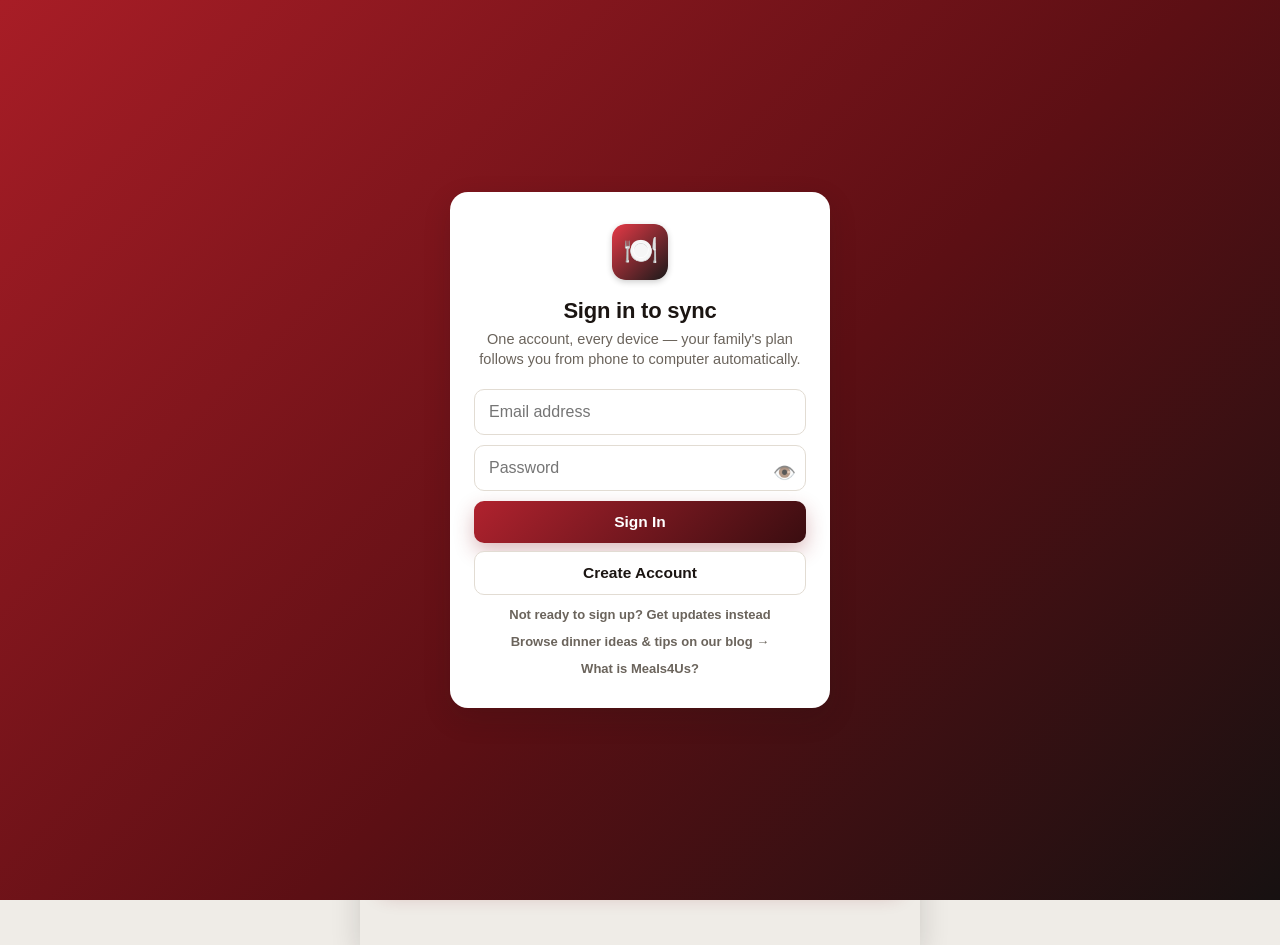
==== index.html @ 896999ac "Add Leftovers night to the week plan Any day can be a Leftovers night (a Free-day variant): pick whi" ====
<!DOCTYPE html>
<html lang="en">
<head>
<meta charset="UTF-8" />
<meta name="viewport" content="width=device-width, initial-scale=1, maximum-scale=1" />
<title>Meals4Us — Weekly Family Meal Planner</title>
<meta name="description" content="Tell us about your family's food and Meals4Us builds a weekly meal plan and grocery list for you." />
<meta name="theme-color" content="#3A0D10" />
<!-- Social preview tags — without these, Facebook/etc fell back to the app icon,
     which draws its plate emoji as inline SVG <text>. Browsers render that fine,
     but Facebook's own image-scraping pipeline doesn't have a color-emoji font,
     so it rendered the emoji's raw Unicode codepoint ("1F37D") as text instead of
     the emoji itself. A plain PNG made for this purpose sidesteps that entirely. -->
<meta property="og:type" content="website" />
<meta property="og:url" content="https://meals4us.com/" />
<meta property="og:title" content="Meals4Us — Weekly Family Meal Planner" />
<meta property="og:description" content="Tell us about your family's food and Meals4Us builds a weekly meal plan and grocery list for you." />
<meta property="og:image" content="https://meals4us.com/social-card.png" />
<meta property="og:image:width" content="1200" />
<meta property="og:image:height" content="630" />
<meta name="twitter:card" content="summary_large_image" />
<meta name="twitter:title" content="Meals4Us — Weekly Family Meal Planner" />
<meta name="twitter:description" content="Tell us about your family's food and Meals4Us builds a weekly meal plan and grocery list for you." />
<meta name="twitter:image" content="https://meals4us.com/social-card.png" />
<link rel="manifest" href="manifest.webmanifest" />
<link rel="icon" href="icon.svg" type="image/svg+xml" />
<link rel="apple-touch-icon" href="icon.svg" />
<link rel="stylesheet" href="styles.css" />
</head>
<body>

<div class="app-shell">

  <header class="app-header">
    <div class="brand">
      <img src="icon.svg" alt="" class="brand-mark" />
      <span class="brand-name">Meals<span>4</span>Us</span>
    </div>
    <div class="account-strip hidden" id="account-strip">
      <span id="account-email"></span>
      <span id="trial-badge" class="hidden"></span>
      <button type="button" id="btn-manage-billing" class="hidden">Manage billing</button>
      <a href="/blog/" class="strip-link" title="Dinner ideas and meal-planning tips">Blog</a>
      <button type="button" id="btn-welcome-tour" title="See everything Meals4Us can do">Tour</button>
      <button type="button" id="btn-sign-out">Sign out</button>
    </div>
    <ol class="progress" id="progress" aria-label="Steps">
      <li data-step="1" class="active">Family</li>
      <li data-step="2">Profile</li>
      <li data-step="3">This Week</li>
      <li data-step="4">Grocery</li>
    </ol>
  </header>

  <!-- Auth gate: shown until she's signed in, so her data can sync to her account
       instead of staying stuck in one browser's storage. -->
  <div class="auth-gate hidden" id="auth-gate">
    <div class="auth-card">
      <img src="icon.svg" alt="" class="auth-icon" />
      <h1>Sign in to sync</h1>
      <p class="subtitle">One account, every device — your family's plan follows you from phone to computer automatically.</p>

      <input type="email" id="auth-email" class="auth-input" placeholder="Email address" autocomplete="email" />
      <input type="password" id="auth-password" class="auth-input" placeholder="Password" autocomplete="current-password" />
      <div style="position:absolute;left:-9999px" aria-hidden="true"><input id="auth-website" type="text" tabindex="-1" autocomplete="off"></div>
      <p class="auth-error hidden" id="auth-error"></p>

      <button type="button" class="btn btn-primary btn-full" id="btn-sign-in">Sign In</button>
      <button type="button" class="btn btn-secondary btn-full" id="btn-sign-up" style="margin-top:8px">Create Account</button>

      <button type="button" class="auth-link" id="btn-show-lead-form">Not ready to sign up? Get updates instead</button>
      <a class="auth-link" href="/blog/" style="text-align:center; text-decoration:none;">Browse dinner ideas &amp; tips on our blog &rarr;</a>
      <a href="about.html" class="auth-link" style="text-decoration:none;">What is Meals4Us?</a>

      <div class="lead-form hidden" id="lead-form">
        <p class="field-label" style="margin-top:14px">We'll only email you about Meals4Us — no spam.</p>
        <input type="email" id="lead-email" class="auth-input" placeholder="Email address" autocomplete="email" />
        <label class="lead-consent">
          <input type="checkbox" id="lead-consent" />
          <span>It's OK to email me about Meals4Us</span>
        </label>
        <p class="auth-error hidden" id="lead-error"></p>
        <button type="button" class="btn btn-secondary btn-full" id="btn-submit-lead">Keep Me Posted</button>
      </div>
    </div>
  </div>

  <!-- Paywall gate: shown once the 7-day free trial (from account creation) ends,
       until an active subscription is confirmed. -->
  <div class="auth-gate hidden" id="paywall-gate">
    <div class="auth-card">
      <img src="icon.svg" alt="" class="auth-icon" />
      <h1>Your free trial has ended</h1>
      <p class="subtitle">Keep your family's meal plan, grocery list, and everything you've taught it going — $2.99/month, cancel anytime.</p>
      <p class="auth-error hidden" id="paywall-error"></p>

      <button type="button" class="btn btn-primary btn-full" id="btn-subscribe">Subscribe — $2.99/mo</button>
      <button type="button" class="auth-link" id="btn-paywall-sign-out">Sign out</button>
    </div>
  </div>

  <!-- Welcome splash: the branded front door, shown at every sign-in.
       Dense by design — the whole thing fits on one screen, no scrolling. -->
  <div class="welcome-splash hidden" id="welcome-splash">
    <button type="button" class="ws-close" id="ws-close" aria-label="Close">✕</button>
    <div class="ws-inner">
      <div class="ws-brandrow">
        <img src="icon.svg" alt="" class="ws-icon" />
        <div>
          <div class="ws-brand">Meals<span>4</span>Us</div>
          <div class="ws-tag">Dinner, planned. Groceries, done.</div>
        </div>
      </div>
      <p class="ws-tonight hidden" id="ws-tonight"></p>
      <div class="ws-grid">
        <div class="ws-card"><b>Fits your family</b><span>Plans dinners around your likes, dislikes, and allergies.</span></div>
        <div class="ws-card"><b>245 meal ideas + yours</b><span>Browse, search, Add to Day — or add your own recipes.</span></div>
        <div class="ws-card"><b>Make any meal yours</b><span>Rename it, swap ingredients, rewrite the steps — saved for good.</span></div>
        <div class="ws-card"><b>Sauces</b><span>Your own mixes plus 22 ready-mades, one tap onto any meal.</span></div>
        <div class="ws-card"><b>Store-sorted grocery list</b><span>Sorted by where you shop, quantities you can edit, saved with one tap.</span></div>
        <div class="ws-card"><b>Learns what you love</b><span>Love it / It's OK feedback shapes future weeks.</span></div>
        <div class="ws-card"><b>Two weeks at a glance</b><span>Real calendar dates, free days, meat swaps, sides, a no-repeat rule.</span></div>
        <div class="ws-card"><b>Follows you everywhere</b><span>One account keeps computer and phone in step.</span></div>
        <div class="ws-card"><b>Lock a week in</b><span>Add a password once it's set — nothing changes by accident after.</span></div>
        <div class="ws-card"><b>Nothing's ever lost</b><span>Every locked-in week is saved for good — revisit or reuse any of them.</span></div>
      </div>
      <button type="button" class="ws-go" id="ws-go">Start planning →</button>
    </div>
  </div>

  <main id="app">

    <!-- SCREEN 1: Tell Us About Your Family -->
    <section class="screen" id="screen-1" data-screen="1">
      <div class="screen-inner">
        <h1>Let's get to know your family.</h1>

        <div class="household-box">
          <p class="field-label" style="margin-top:0">How many are you feeding? <span>(scales every recipe and the grocery list — kids count as about half a portion)</span></p>
          <div class="household-row">
            <div class="household-field">
              <label for="household-adults">Adults</label>
              <input type="number" id="household-adults" min="0" value="2" />
            </div>
            <div class="household-field">
              <label for="household-kids">Kids</label>
              <input type="number" id="household-kids" min="0" value="2" />
            </div>
          </div>

          <div class="household-row" style="margin-top:10px">
            <div class="household-field">
              <label for="no-repeat-weeks" title="How long before a dish can come back around">Don't repeat a meal for</label>
              <select id="no-repeat-weeks" class="household-field-select">
                <option value="2">2 weeks</option>
                <option value="3" selected>3 weeks</option>
                <option value="4">4 weeks</option>
                <option value="6">6 weeks</option>
              </select>
            </div>
            <div class="household-field">
              <label for="season" title="Nudges toward heartier meals in fall/winter, lighter ones in spring/summer">Season</label>
              <select id="season" class="household-field-select">
                <option value="spring">🌱 Spring</option>
                <option value="summer">☀️ Summer</option>
                <option value="fall">🍂 Fall</option>
                <option value="winter">❄️ Winter</option>
              </select>
            </div>
          </div>
        </div>

        <div class="household-box" id="grocery-stores-box">
          <p class="field-label" style="margin-top:0">Your grocery stores <span>(so the grocery list can sort itself by where you shop)</span></p>
          <div class="tag-list store-tag-list" id="store-tag-list"></div>
          <div class="add-word-row">
            <input type="text" id="store-add-input" class="add-word-input" placeholder="Add a store (e.g. Costco)..." />
            <button type="button" class="add-word-btn" id="store-add-btn">+ Add</button>
          </div>
        </div>

        <p class="field-label">Tap a section to open it — the next page shows everything we learned:</p>
        <div class="chip-row" id="chip-row" aria-label="Tap a section to open it, then tap words to add them">
          <button type="button" class="chip" id="familytext-banner"><span class="chip-emoji">💬</span>Tell us in your own words</button>
          <div class="suggestion-box hidden" id="familytext-body">
            <textarea id="family-text" class="family-textarea" spellcheck="false"
              placeholder="Tell us about your family...&#10;&#10;Example: We love tacos, burgers and pasta. We don't eat fish. The kids don't like spicy food. We like easy meals and leftovers."></textarea>
            <button type="button" class="clear-text-btn" id="btn-clear-text">Clear text</button>
          </div>

          <button type="button" class="chip" data-key="love" data-label="Foods we love"><span class="chip-emoji">❤️</span>Foods we love</button>
          <button type="button" class="chip" data-key="meals" data-label="Favorite meals"><span class="chip-emoji">🍽️</span>Favorite meals</button>
          <button type="button" class="chip" data-key="dislike" data-label="Foods we don't like"><span class="chip-emoji">🚫</span>Foods we don't like</button>
          <button type="button" class="chip" data-key="allergies" data-label="Allergies"><span class="chip-emoji">⚠️</span>Allergies</button>
          <button type="button" class="chip" data-key="meats" data-label="Favorite meats"><span class="chip-emoji">🥩</span>Favorite meats</button>
          <button type="button" class="chip" data-key="veggies" data-label="Favorite vegetables"><span class="chip-emoji">🥦</span>Favorite vegetables</button>
          <button type="button" class="chip" data-key="cuisines" data-label="Favorite cuisines"><span class="chip-emoji">🌮</span>Favorite cuisines</button>
          <button type="button" class="chip" data-key="quick" data-label="Quick/easy meals"><span class="chip-emoji">⚡</span>Quick/easy meals</button>
          <button type="button" class="chip" data-key="pantry" data-label="Foods we keep at home"><span class="chip-emoji">🏡</span>Foods we keep at home</button>

          <div class="suggestion-box hidden" id="suggestion-box">
            <p class="suggestion-label" id="suggestion-label"></p>
            <div class="suggestion-row" id="suggestion-row"></div>
            <div class="add-word-row">
              <input type="text" id="add-word-input" class="add-word-input" placeholder="Not listed? Type your own..." />
              <button type="button" class="add-word-btn" id="add-word-btn">+ Add</button>
            </div>
          </div>

          <button type="button" class="chip" id="notes-banner"><span class="chip-emoji">📝</span>Anything else?</button>
          <div class="suggestion-box hidden" id="notes-body">
            <p class="suggestion-label">Totally optional — type freely, whatever's on your mind:</p>
            <textarea id="family-notes" class="family-textarea family-notes" spellcheck="false"
              placeholder="Anything the sections above didn't cover..."></textarea>
          </div>
        </div>

        <button type="button" class="reset-everything-btn" id="btn-reset-everything">Reset everything and start over</button>
      </div>

      <div class="screen-footer">
        <button class="btn btn-primary btn-full" id="btn-continue-1">Continue →</button>
      </div>
    </section>

    <!-- SCREEN 2: What We Learned -->
    <section class="screen hidden" id="screen-2" data-screen="2">
      <div class="screen-inner">
        <button type="button" class="back-link" data-back="2">Back</button>
        <h1>Here's what we learned.</h1>
        <p class="subtitle">Did we get it right?</p>

        <div class="learned-card">
          <h2>You Like</h2>
          <div class="tag-list" id="learned-likes"></div>
        </div>

        <div class="learned-card">
          <h2>You Don't Like</h2>
          <div class="tag-list" id="learned-dislikes"></div>
        </div>

        <div class="learned-card">
          <h2>How You Like to Cook</h2>
          <div class="tag-list" id="learned-style"></div>
        </div>

        <p class="empty-note hidden" id="learned-empty">We didn't catch much from your description — no problem, tap Edit to tell us more.</p>
      </div>

      <div class="screen-footer screen-footer-split">
        <button class="btn btn-secondary" id="btn-edit-2">Edit</button>
        <button class="btn btn-primary" id="btn-confirm-2">Yes, looks good</button>
      </div>
    </section>

    <!-- SCREEN 3: Let's Plan Your Week -->
    <section class="screen hidden" id="screen-3" data-screen="3">
      <div class="screen-inner">
        <button type="button" class="back-link" data-back="3">Back</button>
        <h1>Let's plan your week.</h1>
        <p class="subtitle">Here's what we've got so far — change anything that's not a fit.</p>

        <div class="week-updated-banner hidden" id="week-updated-banner">
          <span>🔄 Your week just updated from another device.</span>
          <div class="week-updated-actions">
            <button type="button" class="btn btn-secondary" id="btn-see-backup">See what changed</button>
            <button type="button" class="btn btn-secondary" id="btn-dismiss-backup">Dismiss</button>
          </div>
        </div>

        <div class="week-list" id="week-list"></div>

        <div class="week-actions">
          <button type="button" class="btn btn-secondary" id="btn-meal-ideas">Meal Ideas</button>
          <button type="button" class="btn btn-secondary" id="btn-my-sauces">My Sauces</button>
          <button type="button" class="btn btn-secondary" id="btn-past-weeks">Past Weeks</button>
          <button type="button" class="btn btn-secondary" id="btn-lock-in" title="Save everything right now and confirm it's on the server">Lock It In</button>
          <button type="button" class="btn btn-secondary" id="btn-start-next-week">Start Next Week</button>
        </div>

        <p class="week-lock-status hidden" id="week-lock-status">🔒 This week is locked — tap any change to enter the password.</p>

        <div class="next-week-box hidden" id="next-week-box">
          <p class="field-label">📦 Coming next week</p>
          <div class="next-week-list" id="next-week-list"></div>
        </div>

        <div class="week2-header">
          <h2>Week 2 — planning ahead</h2>
          <p class="subtitle">A head start on the week after this one. Swap anything, or leave it as-is for now.</p>
        </div>
        <div class="week-list" id="week-list-2"></div>

        <label class="week2-grocery-toggle">
          <input type="checkbox" id="include-week2-groceries" />
          Also add Week 2's ingredients to the grocery list
        </label>

        <button type="button" class="btn btn-secondary btn-full add-recipe-btn" id="btn-add-recipe">+ Add Your Own Recipe</button>
      </div>

      <div class="screen-footer">
        <button class="btn btn-primary btn-full" id="btn-continue-3">Create Grocery List →</button>
      </div>
    </section>

    <!-- SCREEN 4: Grocery List -->
    <section class="screen hidden" id="screen-4" data-screen="4">
      <div class="screen-inner">
        <button type="button" class="back-link" data-back="4">Back</button>
        <h1>🛒 Your Grocery List</h1>
        <p class="subtitle">Built from this week's meals. Check off what you already have.</p>

        <div class="grocery-list" id="grocery-list"></div>

        <div class="week-actions" style="margin-bottom:10px">
          <button class="btn btn-secondary" id="btn-copy-list">Copy List</button>
          <button class="btn btn-secondary" id="btn-add-item">+ Add an item</button>
          <button class="btn btn-secondary" id="btn-save-grocery" title="Save everything right now and confirm it's on the server">Save List</button>
        </div>
      </div>

      <div class="screen-footer">
        <button class="btn btn-primary btn-full" id="btn-start-over">Start a New Week</button>
      </div>
    </section>

  </main>
</div>

<template id="tpl-tag">
  <span class="tag"></span>
</template>

<template id="tpl-day-card">
  <div class="day-card">
    <div class="day-name-row">
      <div class="day-name"></div>
      <span class="day-toggles">
        <button type="button" class="free-day-toggle">Free day</button>
        <button type="button" class="free-day-toggle leftovers-toggle" title="Eat up an earlier meal — we'll buy enough to cook it double">Leftovers</button>
      </span>
    </div>
    <div class="meal-row">
      <span class="meal-emoji"></span>
      <div class="meal-info">
        <div class="meal-name-row">
          <div class="meal-name"></div>
          <button type="button" class="rename-btn" title="Rename this meal" aria-label="Rename this meal">✏️</button>
        </div>
        <div class="meal-meta"></div>
      </div>
    </div>
    <div class="meal-actions">
      <button type="button" class="meal-btn love-btn">Love it</button>
      <button type="button" class="meal-btn ok-btn">It's OK</button>
      <button type="button" class="meal-btn view-btn">View</button>
    </div>
    <div class="meal-actions">
      <button type="button" class="meal-btn day-btn">Change Day</button>
      <button type="button" class="meal-btn swap-btn">Swap Meat</button>
      <button type="button" class="meal-btn remove-btn">Remove It</button>
    </div>
    <div class="meal-actions">
      <button type="button" class="meal-btn pick-recipe-btn">Pick Recipe</button>
      <button type="button" class="meal-btn side-editor-btn">Add/Swap Side</button>
      <button type="button" class="meal-btn sauce-editor-btn">Sauce</button>
    </div>
  </div>
</template>

<template id="tpl-free-day-card">
  <div class="day-card free-day-card">
    <div class="day-name-row">
      <div class="day-name"></div>
      <button type="button" class="free-day-toggle undo-free-day">Pick a meal</button>
    </div>
    <div class="free-day-body">
      <span class="free-day-emoji">🍽️</span>
      <div>
        <div class="free-day-title">Free day</div>
        <div class="free-day-subtitle">Eating out, leftovers, or whatever sounds good</div>
      </div>
    </div>
  </div>
</template>

<template id="tpl-grocery-store">
  <div class="grocery-store">
    <h2 class="grocery-store-title"></h2>
    <div class="grocery-store-categories"></div>
  </div>
</template>

<template id="tpl-grocery-category">
  <div class="grocery-category">
    <h2 class="grocery-category-title"></h2>
    <div class="grocery-items"></div>
  </div>
</template>

<template id="tpl-grocery-item">
  <label class="grocery-item">
    <input type="checkbox" class="grocery-check" />
    <span class="grocery-item-name"></span>
    <span class="grocery-item-qty-wrap">
      <input type="number" class="grocery-item-qty-input" min="0" step="0.25" inputmode="decimal" title="Adjust the quantity" />
      <span class="grocery-item-qty-unit"></span>
    </span>
    <select class="grocery-item-store-select" title="Which store this comes from"></select>
    <button type="button" class="grocery-remove" aria-label="Remove item">✕</button>
  </label>
</template>

<div class="modal-backdrop hidden" id="recipe-modal">
  <div class="modal-card">
    <button class="modal-close" id="modal-close" aria-label="Close">✕</button>
    <div id="modal-body"></div>
  </div>
</div>

<script src="recipes.js"></script>
<script src="app.js"></script>
<script src="sync.js"></script>

<script>
/* Show/hide password eye - wraps every password field on the page (and any
   added later) so tapping the eye reveals what was typed. */
(function(){
  var css = document.createElement("style");
  css.textContent = ".pw-wrap{position:relative;display:block}.pw-wrap>input{width:100%;box-sizing:border-box;padding-right:2.6em}.pw-eye{position:absolute;right:.45em;top:50%;transform:translateY(-50%);background:none;border:none;cursor:pointer;font-size:1.15em;padding:2px;line-height:1;opacity:.75;z-index:2}.pw-eye:hover{opacity:1}";
  document.head.appendChild(css);
  function addEye(inp){
    if (inp.closest(".pw-wrap")) return;
    var wrap = document.createElement("span");
    wrap.className = "pw-wrap";
    inp.parentNode.insertBefore(wrap, inp);
    wrap.appendChild(inp);
    var btn = document.createElement("button");
    btn.type = "button";
    btn.className = "pw-eye";
    btn.textContent = "\uD83D\uDC41\uFE0F";
    btn.setAttribute("aria-label", "Show password");
    btn.addEventListener("click", function(){
      var show = inp.type === "password";
      inp.type = show ? "text" : "password";
      btn.textContent = show ? "\uD83D\uDE48" : "\uD83D\uDC41\uFE0F";
      btn.setAttribute("aria-label", show ? "Hide password" : "Show password");
      inp.focus();
    });
    wrap.appendChild(btn);
  }
  function sweep(){ document.querySelectorAll('input[type="password"]').forEach(addEye); }
  sweep();
  new MutationObserver(sweep).observe(document.body, { childList: true, subtree: true });
})();
</script>
</body>
</html>
---- styles.css ----
/* Meals4Us — deep red-to-black gradient identity (matches the app icon),
   calm warm-neutral body so it stays easy to read. Refined, not candy-coated. */

:root {
  --bg: #EFECE7;
  --card: #FFFFFF;
  --ink: #1B1512;
  --ink-soft: #6B645C;
  --line: #E2DCD3;
  --red: #8C1D24;
  --red-bright: #B0222E;
  --red-tint: rgba(140, 29, 36, 0.08);
  --red-tint-strong: rgba(140, 29, 36, 0.14);
  --header-gradient: linear-gradient(135deg, #A81D26 0%, #5C0F14 55%, #171111 100%);
  --shadow: 0 1px 2px rgba(27, 21, 18, 0.06), 0 6px 16px rgba(27, 21, 18, 0.06);
  --shadow-lift: 0 10px 28px rgba(27, 21, 18, 0.16);
  --radius: 12px;
}

* { box-sizing: border-box; }

html, body {
  margin: 0;
  padding: 0;
  background: var(--bg);
  color: var(--ink);
  font-family: -apple-system, BlinkMacSystemFont, "Segoe UI", Roboto, Helvetica, Arial, sans-serif;
  -webkit-font-smoothing: antialiased;
}

body { min-height: 100vh; }
button { font-family: inherit; }

/* Generic hide utility — some components have their own scoped .hidden rules,
   this covers everything else (e.g. the collapsed sauce library). */
.hidden { display: none !important; }

.app-shell {
  max-width: 560px;
  margin: 0 auto;
  min-height: 100vh;
  display: flex;
  flex-direction: column;
  background: var(--bg);
}

/* Header — the one place the icon's red/black gradient drama lives */
.app-header {
  padding: 16px 20px 12px;
  position: sticky;
  top: 0;
  background: var(--header-gradient);
  z-index: 5;
  box-shadow: 0 6px 18px rgba(0, 0, 0, 0.25);
}

.brand {
  display: flex;
  align-items: center;
  gap: 14px;
  margin-bottom: 12px;
}

.brand-mark {
  width: 72px;
  height: 72px;
  border-radius: 16px;
  display: block;
  box-shadow: 0 2px 6px rgba(0, 0, 0, 0.4), 0 0 0 1px rgba(255, 255, 255, 0.14);
}

.brand-name {
  font-size: 32px;
  font-weight: 600;
  color: #F5F1EC;
  letter-spacing: -0.005em;
}

.brand-name span { color: inherit; }

.progress {
  list-style: none;
  display: flex;
  gap: 6px;
  margin: 0;
  padding: 0;
}

.progress li {
  flex: 1;
  text-align: center;
  font-size: 13px;
  font-weight: 600;
  text-transform: uppercase;
  letter-spacing: .03em;
  color: rgba(245, 241, 236, 0.4);
  padding-bottom: 8px;
  border-bottom: 2px solid rgba(245, 241, 236, 0.18);
  transition: color .2s, border-color .2s;
  cursor: pointer;
}

.progress li.locked {
  cursor: default;
  opacity: .45;
  pointer-events: none;
}

.progress li.active {
  color: #F5F1EC;
  border-color: #FF6B6F;
}

.progress li.done {
  color: rgba(245, 241, 236, 0.7);
  border-color: rgba(245, 241, 236, 0.45);
}

/* Main / screens */
#app { flex: 1; display: flex; flex-direction: column; }

.screen {
  flex: 1;
  display: flex;
  flex-direction: column;
  animation: fadeIn .25s ease;
}

.screen.hidden { display: none; }

@keyframes fadeIn {
  from { opacity: 0; transform: translateY(6px); }
  to { opacity: 1; transform: translateY(0); }
}

.screen-inner { flex: 1; padding: 10px 20px 16px; }

.back-link {
  display: inline-flex;
  align-items: center;
  background: none;
  border: none;
  padding: 0 0 8px;
  margin: 0;
  font-size: 14.5px;
  font-weight: 600;
  color: var(--ink-soft);
  cursor: pointer;
}

.back-link:hover { color: var(--red); }

h1 {
  font-size: 20px;
  font-weight: 600;
  margin: 0 0 4px;
  letter-spacing: -0.01em;
  line-height: 1.2;
  color: var(--ink);
}

.subtitle {
  font-size: 14.5px;
  color: var(--ink-soft);
  margin: 0 0 8px;
  line-height: 1.35;
}

.screen-footer {
  position: sticky;
  bottom: 0;
  padding: 10px 20px 14px;
  background: linear-gradient(180deg, rgba(239,236,231,0) 0%, var(--bg) 40%);
}

.screen-footer-split { display: flex; gap: 10px; }
.screen-footer-split .btn { flex: 1; }

/* Buttons */
.btn {
  border: none;
  border-radius: 10px;
  padding: 12px 16px;
  font-size: 15.5px;
  font-weight: 700;
  cursor: pointer;
  transition: transform .08s ease, opacity .15s ease, filter .15s ease;
}

.btn:active { transform: scale(0.98); }
.btn-full { width: 100%; }

.btn-primary {
  background: linear-gradient(135deg, var(--red-bright), #3A0D10);
  color: #FFFFFF;
  box-shadow: 0 8px 20px rgba(140, 29, 36, 0.3);
}

.btn-primary:hover { filter: brightness(1.08); }

.btn-secondary {
  background: var(--card);
  color: var(--ink);
  border: 1px solid var(--line);
}

.btn-secondary:hover { border-color: var(--red); color: var(--red); }

.household-box {
  background: #F7F4EF;
  border: 1px solid var(--line);
  border-radius: var(--radius);
  padding: 10px 12px;
  margin-bottom: 10px;
}

.household-row { display: flex; gap: 8px; margin-top: 2px; }
.household-field { flex: 1; }

.household-field label {
  display: block;
  font-size: 12px;
  font-weight: 700;
  color: var(--ink-soft);
  margin-bottom: 3px;
}

.household-field input {
  width: 100%;
  border: 1px solid var(--line);
  border-radius: 8px;
  padding: 5px 8px;
  font-size: 14px;
  font-weight: 700;
  font-family: inherit;
  color: var(--ink);
  background: var(--card);
}

.household-field input:focus {
  outline: none;
  border-color: var(--red);
}

.household-field-select {
  width: 100%;
  border: 1px solid var(--line);
  border-radius: 8px;
  padding: 7px 10px;
  font-size: 14.5px;
  font-weight: 700;
  font-family: inherit;
  color: var(--ink);
  background: var(--card);
}

.household-field-select:focus {
  outline: none;
  border-color: var(--red);
}

/* Screen 1 — family text */
.family-textarea {
  width: 100%;
  min-height: 120px;
  border-radius: var(--radius);
  border: 1px solid var(--line);
  background: var(--card);
  padding: 16px;
  font-size: 16.5px;
  font-family: inherit;
  color: var(--ink);
  resize: vertical;
  box-shadow: var(--shadow);
}

.family-textarea:focus {
  outline: none;
  border-color: var(--red);
  box-shadow: 0 0 0 3px var(--red-tint);
}

.field-label {
  font-size: 13.5px;
  font-weight: 600;
  color: var(--ink-soft);
  margin: 12px 0 6px;
}

.week-lock-status {
  background: var(--red-tint);
  border: 1px solid var(--red);
  border-radius: var(--radius);
  padding: 8px 12px;
  margin-top: 8px;
  font-size: 13px;
  font-weight: 600;
  color: var(--red);
  text-align: center;
}
.week-lock-status.hidden { display: none; }

.week-updated-banner {
  background: rgba(242, 196, 51, 0.16);
  border: 1px solid #F2C433;
  border-radius: var(--radius);
  padding: 10px 12px;
  margin-bottom: 12px;
  font-size: 13.5px;
  font-weight: 600;
  color: var(--ink);
}
.week-updated-banner.hidden { display: none; }
.week-updated-actions { display: flex; gap: 8px; margin-top: 8px; }
.week-updated-actions .btn { flex: 1; padding: 8px 10px; font-size: 13px; }

.past-week-card {
  background: var(--card);
  border: 1px solid var(--line);
  border-radius: var(--radius);
  padding: 12px 14px;
  margin-bottom: 12px;
}
.past-week-range {
  font-size: 13px;
  font-weight: 700;
  text-transform: uppercase;
  letter-spacing: .05em;
  color: var(--red);
  margin-bottom: 6px;
}
.past-week-meals {
  font-size: 14px;
  color: var(--ink);
  line-height: 1.7;
  margin-bottom: 10px;
}

.show-password-toggle {
  display: flex;
  align-items: center;
  gap: 7px;
  font-size: 13.5px;
  font-weight: 600;
  color: var(--ink-soft);
  margin: -6px 0 12px;
  cursor: pointer;
}
.show-password-toggle input[type="checkbox"] {
  width: 17px;
  height: 17px;
  accent-color: var(--red);
}

.field-label span {
  font-weight: 400;
  font-style: italic;
}

.family-notes {
  min-height: 68px;
}

.reset-everything-btn {
  display: block;
  width: 100%;
  margin-top: 10px;
  background: none;
  border: 1px dashed var(--line);
  border-radius: 10px;
  padding: 10px;
  font-size: 12.5px;
  font-weight: 600;
  color: var(--ink-soft);
  cursor: pointer;
}

.reset-everything-btn:hover {
  border-color: var(--red);
  color: var(--red);
}

.clear-text-btn {
  display: block;
  margin: 4px 0 0 auto;
  background: none;
  border: none;
  padding: 2px 0;
  font-size: 13.5px;
  font-weight: 600;
  color: var(--ink-soft);
  cursor: pointer;
}

.clear-text-btn:hover { color: var(--red); }

/* Screen 1 — the categories are full-width banners that open up in place;
   two across on wider screens so the whole list fits on one page */
.chip-row {
  display: grid;
  grid-template-columns: 1fr;
  gap: 6px;
  margin-top: 6px;
}

@media (min-width: 480px) {
  .chip-row { grid-template-columns: 1fr 1fr; }
}

#chip-row .suggestion-box { grid-column: 1 / -1; }

#chip-row .chip {
  display: flex;
  align-items: center;
  width: 100%;
  text-align: left;
  padding: 10px 12px;
  font-size: 14.5px;
  font-weight: 700;
  color: var(--ink);
  border-radius: 10px;
  box-shadow: var(--shadow);
}

#chip-row .chip .chip-emoji { margin-right: 10px; font-size: 17px; }

#chip-row .chip::after {
  content: "▸";
  margin-left: auto;
  color: var(--ink-soft);
  font-size: 15px;
  transition: transform .15s;
}

#chip-row .chip.open { border-color: var(--red); color: var(--red); }
#chip-row .chip.open::after { transform: rotate(90deg); color: var(--red); }

.suggestion-box {
  margin: -2px 0 2px;
  background: #F7F4EF;
  border: 1px solid var(--line);
  border-radius: var(--radius);
  padding: 10px 12px;
}

.suggestion-box.hidden { display: none; }

.suggestion-label {
  font-size: 13px;
  font-weight: 600;
  color: var(--ink-soft);
  margin: 0 0 10px;
}

.suggestion-row {
  display: grid;
  grid-template-columns: repeat(auto-fill, minmax(118px, 1fr));
  gap: 6px;
}

.suggestion-pill {
  width: 100%;
  text-align: center;
  background: var(--card);
  color: var(--red);
  border: 1px solid var(--red);
  border-radius: 8px;
  padding: 8px 6px;
  font-size: 14px;
  font-weight: 600;
  cursor: pointer;
  overflow: hidden;
  text-overflow: ellipsis;
  white-space: nowrap;
}

.suggestion-pill.used {
  background: var(--red);
  color: #FFFFFF;
  border-color: var(--red);
}

.suggestion-pill-wrap {
  display: flex;
  width: 100%;
  align-items: stretch;
  border-radius: 8px;
  overflow: hidden;
}

.suggestion-pill-wrap .suggestion-pill { flex: 1; }

.suggestion-pill-wrap .suggestion-pill {
  border-radius: 8px 0 0 8px;
  border-right: none;
}

.suggestion-pill-remove {
  background: var(--card);
  border: 1px solid var(--red);
  border-left: none;
  border-radius: 0 8px 8px 0;
  color: var(--red);
  font-size: 12px;
  padding: 0 9px;
  cursor: pointer;
}

.suggestion-pill-wrap .suggestion-pill.used + .suggestion-pill-remove {
  background: var(--red);
  border-color: var(--red);
  color: #FFFFFF;
}

.add-word-row {
  display: flex;
  gap: 8px;
  margin-top: 10px;
}

.add-word-input {
  flex: 1;
  border: 1px solid var(--line);
  border-radius: 8px;
  padding: 9px 12px;
  font-size: 14.5px;
  font-family: inherit;
  color: var(--ink);
  background: var(--card);
}

.add-word-input:focus {
  outline: none;
  border-color: var(--red);
}

.add-word-btn {
  border: 1px solid var(--red);
  background: var(--card);
  color: var(--red);
  border-radius: 8px;
  padding: 9px 14px;
  font-size: 14px;
  font-weight: 700;
  cursor: pointer;
  white-space: nowrap;
}

.add-word-btn:hover { background: var(--red); color: #FFFFFF; }

.chip {
  background: var(--card);
  color: var(--ink-soft);
  border: 1px solid var(--line);
  border-radius: 8px;
  padding: 9px 14px;
  font-size: 15px;
  font-weight: 600;
  cursor: pointer;
  transition: border-color .15s, color .15s;
}

.chip:hover, .chip:active { border-color: var(--red); color: var(--red); }

/* Screen 2 — learned profile */
.learned-card {
  background: var(--card);
  border: 1px solid var(--line);
  border-radius: var(--radius);
  padding: 10px 12px;
  margin-bottom: 8px;
  box-shadow: var(--shadow);
}

.learned-card h2 {
  font-size: 13px;
  font-weight: 600;
  text-transform: uppercase;
  letter-spacing: .04em;
  color: var(--ink);
  margin: 0 0 8px;
}

.tag-list { display: flex; flex-wrap: wrap; gap: 6px; }

.tag {
  background: #F7F4EF;
  border: 1px solid var(--line);
  border-radius: 7px;
  padding: 4px 10px;
  font-size: 14px;
  font-weight: 600;
  color: var(--ink);
  text-transform: capitalize;
}

.tag-list:empty::after {
  content: "Nothing here yet";
  font-size: 15.5px;
  color: var(--ink-soft);
  font-style: italic;
}

.empty-note {
  background: #F7F4EF;
  border: 1px solid var(--line);
  border-radius: var(--radius);
  padding: 12px 14px;
  font-size: 15.5px;
  color: var(--ink-soft);
}

.empty-note.hidden { display: none; }

/* Screen 3 — week plan */
.week-list { display: flex; flex-direction: column; gap: 6px; }

.next-week-box {
  margin-top: 12px;
  padding-top: 10px;
  border-top: 1px dashed var(--line);
}

.next-week-box.hidden { display: none; }

.next-week-list { display: flex; flex-direction: column; gap: 8px; }

.next-week-item {
  display: flex;
  align-items: center;
  justify-content: space-between;
  gap: 10px;
  background: var(--card);
  border: 1px dashed var(--line);
  border-radius: var(--radius);
  padding: 12px 14px;
}

.next-week-item-info {
  display: flex;
  align-items: center;
  gap: 10px;
  font-size: 14.5px;
  font-weight: 600;
  color: var(--ink);
}

.next-week-item-day {
  font-size: 11px;
  font-weight: 600;
  text-transform: uppercase;
  letter-spacing: .05em;
  color: var(--red);
  flex-shrink: 0;
}

/* Week 2 — planning-ahead section, shown below Week 1 on Screen 3 */
.week2-header {
  margin-top: 26px;
  padding-top: 18px;
  border-top: 1px dashed var(--line);
}
.week2-header h2 { font-size: 17px; margin: 0 0 4px; color: var(--ink); }
.week2-header .subtitle { margin: 0 0 14px; }

.week2-grocery-toggle {
  display: flex;
  align-items: center;
  gap: 8px;
  font-size: 14px;
  font-weight: 600;
  color: var(--ink);
  margin: 16px 0 4px;
  cursor: pointer;
}
.week2-grocery-toggle input[type="checkbox"] {
  width: 19px;
  height: 19px;
  accent-color: var(--red);
  flex-shrink: 0;
}

.add-recipe-btn { margin-top: 20px; }

/* Add Your Own Recipe form (rendered inside the shared modal) */
.recipe-form-field { margin-bottom: 14px; }

.recipe-form-field label {
  display: block;
  font-size: 12.5px;
  font-weight: 700;
  color: var(--ink-soft);
  margin-bottom: 6px;
}

.recipe-form-field input[type="text"],
.recipe-form-field input[type="number"],
.recipe-form-field select {
  width: 100%;
  border: 1px solid var(--line);
  border-radius: 8px;
  padding: 10px 12px;
  font-size: 15px;
  font-family: inherit;
  color: var(--ink);
  background: var(--card);
}

.recipe-form-field input:focus,
.recipe-form-field select:focus {
  outline: none;
  border-color: var(--red);
}

.recipe-form-row { display: flex; gap: 10px; }
.recipe-form-row .recipe-form-field { flex: 1; }

.checkbox-grid {
  display: flex;
  flex-wrap: wrap;
  gap: 8px 14px;
}

.checkbox-grid label {
  display: flex;
  align-items: center;
  gap: 6px;
  font-size: 13.5px;
  font-weight: 600;
  color: var(--ink);
}

.ingredient-row {
  display: flex;
  gap: 6px;
  align-items: center;
  margin-bottom: 8px;
}

.ingredient-row input[type="text"] {
  border: 1px solid var(--line);
  border-radius: 8px;
  padding: 9px 10px;
  font-size: 14px;
  font-family: inherit;
  color: var(--ink);
  background: var(--card);
}

.ingredient-row .ing-name { flex: 2; min-width: 0; }
.ingredient-row .ing-qty { flex: 0.6; min-width: 0; }
.ingredient-row select { flex: 1; min-width: 0; border: 1px solid var(--line); border-radius: 8px; padding: 9px 4px; font-size: 12.5px; font-family: inherit; color: var(--ink); background: var(--card); }

.ingredient-row .ingredient-remove {
  border: none;
  background: none;
  color: var(--ink-soft);
  font-size: 16px;
  cursor: pointer;
  padding: 4px 6px;
  flex-shrink: 0;
}

.recipe-form-actions { display: flex; gap: 10px; margin-top: 18px; }
.recipe-form-actions .btn { flex: 1; }

.day-card {
  background: var(--card);
  border: 1px solid var(--line);
  border-radius: var(--radius);
  padding: 7px 12px 9px;
  box-shadow: var(--shadow);
}

.day-name-row {
  display: flex;
  align-items: center;
  justify-content: space-between;
  margin-bottom: 3px;
}

.day-name {
  font-size: 12px;
  font-weight: 600;
  text-transform: uppercase;
  letter-spacing: .06em;
  color: var(--red);
}

.free-day-toggle {
  background: none;
  border: none;
  font-size: 11.5px;
  font-weight: 700;
  color: var(--ink-soft);
  cursor: pointer;
  padding: 2px 0;
}

.free-day-toggle:hover { color: var(--red); }

/* Leftovers night: a Free day that says what's being eaten */
.day-toggles { display: flex; align-items: center; gap: 12px; }
.lo-chips { display: flex; flex-wrap: wrap; gap: 6px; margin-top: 7px; }
.lo-chip {
  font: inherit; font-size: 12.5px; line-height: 1.25; cursor: pointer;
  border: 1px solid var(--line); background: var(--card); color: var(--ink);
  border-radius: 999px; padding: 5px 11px; text-align: left;
}
.lo-chip:hover { border-color: var(--red); }
.lo-chip.on { background: var(--red); border-color: var(--red); color: #fff; }
.fd-switch {
  display: block; margin-top: 8px; padding: 0; background: none; border: none; cursor: pointer;
  font: inherit; font-size: 12px; font-weight: 700; color: var(--ink-soft); text-decoration: underline; text-underline-offset: 2px;
}
.fd-switch:hover { color: var(--red); }
.lo-note { font-size: 12.5px; font-weight: 600; color: var(--red); margin-top: 3px; }

.free-day-card {
  border-style: dashed;
  background: #F7F4EF;
  box-shadow: none;
}

.free-day-body {
  display: flex;
  align-items: center;
  gap: 12px;
  padding: 4px 0 2px;
}

.free-day-emoji {
  font-size: 22px;
  width: 36px;
  height: 36px;
  flex-shrink: 0;
  border-radius: 50%;
  background: var(--card);
  display: flex;
  align-items: center;
  justify-content: center;
}

.free-day-title { font-size: 15px; font-weight: 600; color: var(--ink); }
.free-day-subtitle { font-size: 12.5px; color: var(--ink-soft); margin-top: 1px; }

.meal-row {
  display: flex;
  align-items: center;
  gap: 8px;
  margin-bottom: 5px;
}

.meal-emoji {
  font-size: 14px;
  line-height: 1;
  width: 30px;
  height: 30px;
  flex-shrink: 0;
  border-radius: 50%;
  background: var(--red-tint);
  display: flex;
  align-items: center;
  justify-content: center;
}

.meal-name-row { display: flex; align-items: center; gap: 5px; }
.meal-name { font-size: 14.5px; font-weight: 600; }

.rename-btn {
  flex-shrink: 0;
  background: none;
  border: none;
  padding: 0;
  font-size: 12px;
  line-height: 1;
  opacity: .55;
  cursor: pointer;
}
.rename-btn:hover { opacity: 1; }

.meal-meta {
  font-size: 11.5px;
  color: var(--ink-soft);
  margin-top: 0;
}

.meal-actions { display: flex; gap: 5px; margin-top: 5px; }
.meal-actions:first-of-type { margin-top: 0; }

.meal-btn {
  flex: 1;
  border: 1px solid var(--line);
  background: var(--card);
  border-radius: 7px;
  padding: 6px 4px;
  font-size: 11px;
  font-weight: 600;
  color: var(--ink-soft);
  cursor: pointer;
  transition: border-color .15s, color .15s, background .15s;
  white-space: nowrap;
}

.meal-btn:hover { border-color: var(--red); color: var(--red); }
.meal-btn:active { transform: scale(0.96); }

.meal-btn.loved {
  background: var(--red-tint-strong);
  border-color: var(--red);
  color: var(--red);
}

.meal-btn.marked-ok {
  background: var(--red-tint);
  border-color: var(--ink-soft);
  color: var(--ink);
}


.recipe-picker-search {
  width: 100%;
  border: 1px solid var(--line);
  border-radius: 8px;
  padding: 10px 12px;
  font-size: 15px;
  font-family: inherit;
  color: var(--ink);
  background: var(--card);
  margin-bottom: 12px;
}

.recipe-picker-search:focus { outline: none; border-color: var(--red); }

.recipe-picker-list {
  display: flex;
  flex-direction: column;
  gap: 6px;
  max-height: 48vh;
  overflow-y: auto;
}

.recipe-picker-empty {
  font-size: 14px;
  color: var(--ink-soft);
  text-align: center;
  padding: 20px 0;
}

.meal-btn.remove-btn:hover {
  border-color: var(--red);
  background: var(--red);
  color: #FFFFFF;
}

/* Screen 4 — grocery list */
.grocery-list { display: flex; flex-direction: column; gap: 14px; margin-bottom: 8px; }

.grocery-store-title {
  font-size: 14.5px;
  font-weight: 800;
  text-transform: uppercase;
  letter-spacing: .03em;
  color: var(--red);
  margin: 0 0 6px;
}

.grocery-store-categories { display: flex; flex-direction: column; gap: 8px; }

.grocery-category {
  background: var(--card);
  border: 1px solid var(--line);
  border-radius: var(--radius);
  padding: 8px 12px;
  box-shadow: var(--shadow);
}

.grocery-category-title {
  font-size: 12px;
  font-weight: 600;
  text-transform: uppercase;
  letter-spacing: .04em;
  color: var(--ink);
  margin: 0 0 4px;
  padding-left: 8px;
  border-left: 3px solid var(--red);
}

.grocery-items { display: flex; flex-direction: column; }

.grocery-item {
  display: flex;
  align-items: center;
  gap: 8px;
  padding: 5px 0;
  border-bottom: 1px solid var(--line);
  cursor: pointer;
}

.grocery-item:last-child { border-bottom: none; }

.grocery-check {
  width: 17px;
  height: 17px;
  accent-color: var(--red);
  flex-shrink: 0;
}

.grocery-item-name {
  flex: 1;
  font-size: 14px;
  font-weight: 600;
  text-transform: capitalize;
}

.grocery-item-qty-wrap {
  display: flex;
  align-items: center;
  gap: 3px;
  flex-shrink: 0;
}

.grocery-item-qty-input {
  width: 44px;
  border: 1px solid var(--line);
  border-radius: 6px;
  padding: 2px 2px;
  font-size: 12.5px;
  font-family: inherit;
  color: var(--ink);
  background: var(--card);
  text-align: right;
  /* Hide the spinner arrows — they'd eat the width this needs for "2.25" */
  -moz-appearance: textfield;
}
.grocery-item-qty-input::-webkit-outer-spin-button,
.grocery-item-qty-input::-webkit-inner-spin-button {
  -webkit-appearance: none;
  margin: 0;
}

.grocery-item-qty-input:focus { outline: none; border-color: var(--red); }

.grocery-item-qty-unit {
  font-size: 12.5px;
  color: var(--ink-soft);
  white-space: nowrap;
}

.grocery-item.checked .grocery-item-name,
.grocery-item.checked .grocery-item-qty-input,
.grocery-item.checked .grocery-item-qty-unit {
  text-decoration: line-through;
  color: var(--ink-soft);
  opacity: .6;
}

.grocery-remove {
  border: none;
  background: none;
  color: var(--ink-soft);
  font-size: 13px;
  cursor: pointer;
  padding: 2px;
}

.grocery-item-store-select {
  flex-shrink: 0;
  background: var(--card);
  color: var(--red);
  border: 1px solid var(--red);
  border-radius: 20px;
  padding: 2px 4px;
  font-size: 11px;
  font-weight: 600;
  font-family: inherit;
  cursor: pointer;
  max-width: 92px;
}

.grocery-item-store-select.unset {
  color: var(--ink-soft);
  border-color: var(--line);
}

.grocery-item-store-select:focus { outline: none; border-color: var(--red); }

/* Screen 1 — grocery stores */
.store-tag-list { margin-top: 6px; }

.store-tag {
  display: inline-flex;
  align-items: center;
  gap: 6px;
  background: #F7F4EF;
  border: 1px solid var(--line);
  border-radius: 7px;
  padding: 4px 6px 4px 10px;
  font-size: 14px;
  font-weight: 600;
  color: var(--ink);
}

.store-tag-remove {
  border: none;
  background: none;
  color: var(--ink-soft);
  font-size: 12px;
  cursor: pointer;
  padding: 2px;
  line-height: 1;
}

.store-tag-remove:hover { color: var(--red); }

/* Modal (recipe view) */
.modal-backdrop {
  position: fixed;
  inset: 0;
  background: rgba(20, 15, 13, 0.55);
  display: flex;
  align-items: flex-end;
  justify-content: center;
  z-index: 20;
}

.modal-backdrop.hidden { display: none; }

.modal-card {
  background: var(--card);
  width: 100%;
  max-width: 560px;
  border-radius: 18px 18px 0 0;
  padding: 22px 20px 28px;
  max-height: 80vh;
  overflow-y: auto;
  position: relative;
  animation: slideUp .2s ease;
}

@keyframes slideUp {
  from { transform: translateY(20px); opacity: 0; }
  to { transform: translateY(0); opacity: 1; }
}

.modal-close {
  position: absolute;
  top: 14px;
  right: 16px;
  border: 1px solid var(--line);
  background: var(--card);
  width: 30px;
  height: 30px;
  border-radius: 50%;
  font-size: 13px;
  cursor: pointer;
}

.modal-body-emoji {
  font-size: 26px;
  width: 52px;
  height: 52px;
  border-radius: 50%;
  background: var(--red-tint);
  display: flex;
  align-items: center;
  justify-content: center;
}

.modal-body-title {
  font-size: 21px;
  font-weight: 600;
  margin: 12px 0 4px;
}

.modal-body-meta {
  font-size: 14.5px;
  color: var(--ink-soft);
  margin-bottom: 16px;
}

.day-pick-list {
  display: flex;
  flex-direction: column;
  gap: 8px;
  margin-top: 16px;
}

.day-pick-option {
  display: flex;
  align-items: center;
  justify-content: space-between;
  gap: 10px;
  background: var(--card);
  border: 1px solid var(--line);
  border-radius: 10px;
  padding: 12px 14px;
  cursor: pointer;
  text-align: left;
}

.day-pick-option:hover { border-color: var(--red); }

.day-pick-day {
  font-size: 12px;
  font-weight: 600;
  text-transform: uppercase;
  letter-spacing: .04em;
  color: var(--red);
  flex-shrink: 0;
}

.day-pick-meal {
  font-size: 14.5px;
  font-weight: 600;
  color: var(--ink);
  text-align: right;
}

.modal-ingredients h3 {
  font-size: 13px;
  font-weight: 600;
  text-transform: uppercase;
  letter-spacing: .06em;
  color: var(--ink-soft);
  margin: 0 0 8px;
}

.modal-ingredients ul {
  margin: 0;
  padding-left: 18px;
  font-size: 15.5px;
  line-height: 1.7;
  color: var(--ink);
}

.modal-instructions { margin-top: 20px; }

.modal-instructions h3 {
  font-size: 13px;
  font-weight: 600;
  text-transform: uppercase;
  letter-spacing: .06em;
  color: var(--ink-soft);
  margin: 0 0 8px;
}

.modal-instructions ol {
  margin: 0;
  padding-left: 20px;
  font-size: 15px;
  line-height: 1.6;
  color: var(--ink);
}

.modal-instructions li { margin-bottom: 8px; }
.modal-instructions li:last-child { margin-bottom: 0; }

@media (min-width: 600px) {
  .app-shell { box-shadow: var(--shadow-lift); }
}

/* Account strip — small "signed in as" row in the header */
.account-strip {
  display: flex;
  align-items: center;
  justify-content: space-between;
  gap: 10px;
  margin: -4px 0 10px;
  font-size: 12.5px;
  color: rgba(245, 241, 236, 0.75);
}

.account-strip.hidden { display: none; }
.account-strip span { overflow: hidden; text-overflow: ellipsis; white-space: nowrap; }

.account-strip .strip-link {
  flex-shrink: 0;
  border: 1px solid rgba(245, 241, 236, 0.3);
  border-radius: 8px;
  color: rgba(245, 241, 236, 0.9);
  font-size: 12px;
  font-weight: 600;
  padding: 4px 10px;
  text-decoration: none;
}

.account-strip button {
  flex-shrink: 0;
  background: none;
  border: 1px solid rgba(245, 241, 236, 0.3);
  border-radius: 8px;
  color: rgba(245, 241, 236, 0.9);
  font-size: 12px;
  font-weight: 600;
  padding: 4px 10px;
  cursor: pointer;
}

.account-strip button:hover { border-color: rgba(245, 241, 236, 0.6); }

#trial-badge {
  flex-shrink: 0;
  background: rgba(242, 196, 51, 0.18);
  border: 1px solid rgba(242, 196, 51, 0.5);
  color: #F2C433;
  border-radius: 8px;
  padding: 3px 9px;
  font-size: 11.5px;
  font-weight: 700;
}
#trial-badge.hidden { display: none; }
#btn-manage-billing.hidden { display: none; }

/* Lock It In / Start Next Week — sit just below the week's day cards */
.week-actions {
  display: flex;
  flex-wrap: wrap;
  gap: 8px;
  margin: 10px 0 4px;
}
/* five buttons: one row on wide screens, wrapping onto a second row on phones
   instead of pushing the page sideways */
.week-actions .btn { flex: 1 1 auto; padding: 10px 10px; font-size: 13.5px; white-space: nowrap; }

/* Auth gate — full-screen sign in / create account overlay */
.auth-gate {
  position: fixed;
  inset: 0;
  background: var(--header-gradient);
  display: flex;
  align-items: center;
  justify-content: center;
  padding: 24px;
  z-index: 30;
}

.auth-gate.hidden { display: none; }

.auth-card {
  background: var(--card);
  border-radius: 18px;
  padding: 32px 24px;
  width: 100%;
  max-width: 380px;
  text-align: center;
  box-shadow: var(--shadow-lift);
}

.auth-icon {
  width: 56px;
  height: 56px;
  border-radius: 14px;
  margin-bottom: 14px;
  box-shadow: 0 2px 6px rgba(0, 0, 0, 0.2);
}

.auth-card h1 { font-size: 22px; margin: 0 0 6px; }
.auth-card .subtitle { margin: 0 0 20px; }

.auth-input {
  width: 100%;
  border: 1px solid var(--line);
  border-radius: 10px;
  padding: 13px 14px;
  font-size: 16px;
  font-family: inherit;
  color: var(--ink);
  background: var(--card);
  margin-bottom: 10px;
}

.auth-input:focus {
  outline: none;
  border-color: var(--red);
  box-shadow: 0 0 0 3px var(--red-tint);
}

.auth-error {
  font-size: 13px;
  font-weight: 600;
  color: var(--red);
  margin: -2px 0 12px;
  text-align: left;
}

.auth-error.hidden { display: none; }
.auth-error.auth-success { color: #2E7D32; }

.auth-link {
  display: block;
  width: 100%;
  background: none;
  border: none;
  color: var(--ink-soft);
  font-size: 13px;
  font-weight: 600;
  padding: 12px 0 0;
  cursor: pointer;
}

.auth-link:hover { color: var(--red); }

.lead-form { text-align: left; }
.lead-form.hidden { display: none; }

.lead-consent {
  display: flex;
  align-items: flex-start;
  gap: 8px;
  margin: 2px 0 12px;
  font-size: 13px;
  color: var(--ink-soft);
  cursor: pointer;
}
.lead-consent input { margin-top: 2px; }

/* ---------- Meal Ideas library ---------- */
.idea-filters {
  display: flex;
  gap: 6px;
  overflow-x: auto;
  padding: 2px 0 10px;
  -webkit-overflow-scrolling: touch;
  scrollbar-width: none;
}
.idea-filters::-webkit-scrollbar { display: none; }
.idea-filters .chip {
  flex: none;
  padding: 7px 13px;
  font-size: 13.5px;
  border-radius: 18px;
}
.idea-filters .chip.on {
  background: var(--red);
  border-color: var(--red);
  color: #fff;
}

.idea-toolbar {
  display: flex;
  gap: 8px;
  margin-bottom: 10px;
}
.idea-toolbar .recipe-picker-search { flex: 1; }
.idea-cuisine {
  flex: none;
  border: 1px solid var(--line);
  border-radius: 8px;
  padding: 10px 8px;
  font-size: 13.5px;
  font-family: inherit;
  color: var(--ink);
  background: var(--card);
}
.idea-cuisine:focus { outline: none; border-color: var(--red); }

.idea-list { max-height: 52vh; }

.idea-row {
  display: flex;
  align-items: stretch;
  gap: 6px;
}
.idea-main {
  flex: 1;
  min-width: 0;
  display: flex;
  flex-direction: column;
  align-items: flex-start;
  gap: 2px;
  background: var(--card);
  border: 1px solid var(--line);
  border-radius: 10px;
  padding: 10px 13px;
  font-family: inherit;
  cursor: pointer;
  text-align: left;
}
.idea-main:hover { border-color: var(--red); }
.idea-name {
  font-size: 15px;
  font-weight: 600;
  color: var(--ink);
}
.idea-meta {
  font-size: 12px;
  color: var(--ink-soft);
}
.idea-act {
  flex: none;
  width: 42px;
  border: 1px solid var(--line);
  border-radius: 10px;
  background: var(--card);
  font-size: 16px;
  cursor: pointer;
}
.idea-act:hover { border-color: var(--red); }

/* The labeled "Add to Day" button — the row's main action, spelled out */
.idea-add-btn {
  width: auto;
  padding: 0 10px;
  font-size: 12.5px;
  font-weight: 700;
  color: var(--red);
  border-color: var(--red);
  white-space: nowrap;
}
.idea-add-btn:hover { background: var(--red); color: #fff; }

/* Welcome splash — the branded front door at every sign-in. Dense, one screen.
   The red lives in a centered panel; the page ground around it stays the
   app's off-white so it matches the rest of the app. */
.welcome-splash {
  position: fixed; inset: 0; z-index: 70;
  background: var(--bg);
  display: flex; align-items: center; justify-content: center;
  padding: 14px;
}
.ws-inner {
  max-width: 620px; width: 100%; text-align: center;
  background: var(--header-gradient);
  border-radius: 18px;
  padding: 16px 18px;
  box-shadow: 0 14px 40px rgba(23, 17, 17, .35);
}
.ws-brandrow { display: flex; align-items: center; justify-content: center; gap: 10px; text-align: left; }
.ws-icon { width: 40px; height: 40px; border-radius: 10px; box-shadow: 0 6px 18px rgba(0,0,0,.45); }
.ws-brand { font-size: 19px; font-weight: 800; color: #fff; letter-spacing: -0.01em; line-height: 1.15; }
.ws-brand span { color: #FFB3B8; }
.ws-tag { font-size: 12px; color: rgba(255,255,255,.75); }
.ws-tonight {
  display: inline-block; margin: 8px 0 0;
  background: rgba(255,255,255,.12); border: 1px solid rgba(255,255,255,.28);
  border-radius: 8px; padding: 5px 12px;
  font-size: 12.5px; font-weight: 600; color: #fff;
}
.ws-grid { display: grid; grid-template-columns: 1fr 1fr; gap: 6px; margin: 10px 0; text-align: left; }
.ws-card {
  background: rgba(255,255,255,.08); border: 1px solid rgba(255,255,255,.16);
  border-radius: 9px; padding: 7px 10px;
}
.ws-card b { display: block; font-size: 12.5px; color: #fff; font-weight: 700; }
.ws-card span { display: block; font-size: 11px; color: rgba(255,255,255,.72); line-height: 1.3; margin-top: 1px; }
.ws-go {
  display: block; width: 100%; max-width: 300px; margin: 0 auto;
  background: #fff; color: var(--red); font-family: inherit;
  font-size: 13.5px; font-weight: 800; border: none; border-radius: 9px;
  padding: 10px 16px; cursor: pointer;
}
.ws-go:hover { filter: brightness(.94); }
.ws-close {
  position: absolute; top: 12px; right: 14px;
  width: 30px; height: 30px; border-radius: 50%;
  background: var(--card); border: 1px solid var(--line);
  color: var(--ink-soft); font-size: 13px; cursor: pointer;
}
.ws-close:hover { border-color: var(--red); color: var(--red); }
/* Only a truly tiny window is allowed to scroll the splash */
@media (max-height: 500px) { .welcome-splash { overflow-y: auto; align-items: flex-start; } }

.idea-hidden-link {
  display: block;
  margin: 12px auto 0;
  background: none;
  border: none;
  color: var(--ink-soft);
  font-size: 13px;
  font-family: inherit;
  text-decoration: underline;
  cursor: pointer;
}
.idea-hidden-link:hover { color: var(--red); }
.idea-hidden-link:empty { display: none; }

/* Aisle picker on the recipe editor's add-ingredient row */
.aisle-select {
  flex: 1;
  border: 1px solid var(--line);
  border-radius: 8px;
  padding: 8px 10px;
  font-size: 14px;
  font-family: inherit;
  color: var(--ink);
  background: var(--card);
}
.aisle-select:focus { outline: none; border-color: var(--red); }
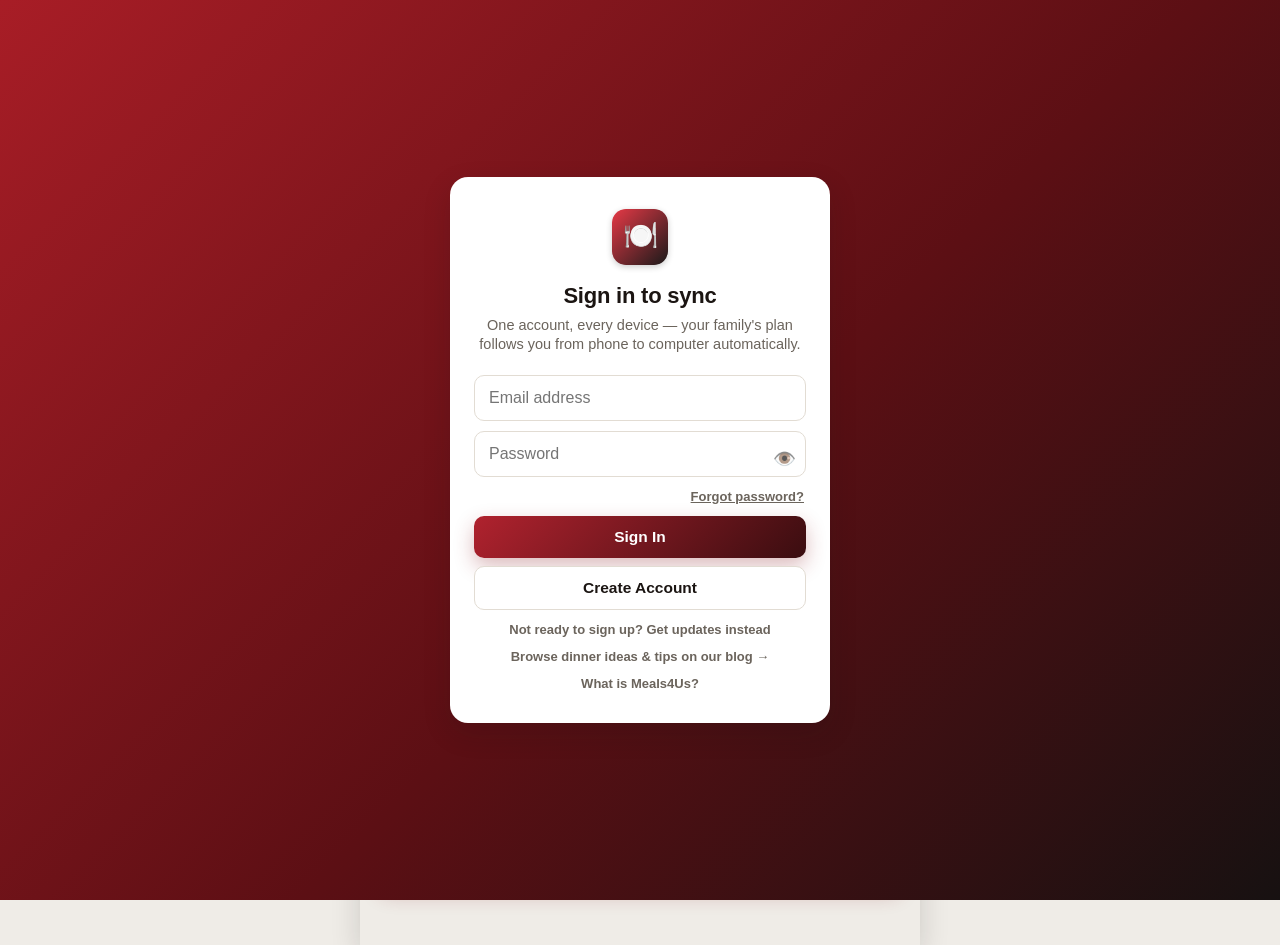
==== commit bd8ba3db: "Forgot password? on the sign-in window Co-Authored-By: Claude Sonnet 5 <noreply@anthropic.com>" ====
--- a/index.html
+++ b/index.html
@@ -43,6 +43,7 @@
       <a href="/blog/" class="strip-link" title="Dinner ideas and meal-planning tips">Blog</a>
       <button type="button" id="btn-welcome-tour" title="See everything Meals4Us can do">Tour</button>
       <button type="button" id="btn-sign-out">Sign out</button>
+      <button type="button" id="btn-delete-account" class="strip-delete">Delete account</button>
     </div>
     <ol class="progress" id="progress" aria-label="Steps">
       <li data-step="1" class="active">Family</li>
@@ -57,11 +58,14 @@
   <div class="auth-gate hidden" id="auth-gate">
     <div class="auth-card">
       <img src="icon.svg" alt="" class="auth-icon" />
+
+      <div id="auth-main">
       <h1>Sign in to sync</h1>
       <p class="subtitle">One account, every device — your family's plan follows you from phone to computer automatically.</p>
 
       <input type="email" id="auth-email" class="auth-input" placeholder="Email address" autocomplete="email" />
       <input type="password" id="auth-password" class="auth-input" placeholder="Password" autocomplete="current-password" />
+      <button type="button" class="auth-link auth-forgot" id="btn-forgot">Forgot password?</button>
       <div style="position:absolute;left:-9999px" aria-hidden="true"><input id="auth-website" type="text" tabindex="-1" autocomplete="off"></div>
       <p class="auth-error hidden" id="auth-error"></p>
 
@@ -82,6 +86,23 @@
         <p class="auth-error hidden" id="lead-error"></p>
         <button type="button" class="btn btn-secondary btn-full" id="btn-submit-lead">Keep Me Posted</button>
       </div>
+      </div>
+
+      <!-- Forgot password: same window, swaps in for the sign-in form. -->
+      <div id="auth-forgot" class="hidden">
+        <h1>Reset your password</h1>
+        <div id="forgot-form">
+          <p class="subtitle">Type the email you signed up with and we will email you a link.</p>
+          <input type="email" id="forgot-email" class="auth-input" placeholder="Email address" autocomplete="email" />
+          <p class="auth-error hidden" id="forgot-error" role="alert"></p>
+          <button type="button" class="btn btn-primary btn-full" id="btn-forgot-send">Send reset link</button>
+        </div>
+        <div class="forgot-done hidden" id="forgot-done" role="status">
+          <p class="forgot-done-msg" id="forgot-done-msg"></p>
+          <p class="forgot-done-extra">It can take a few minutes; look in your spam folder too.</p>
+        </div>
+        <button type="button" class="auth-link" id="btn-forgot-back">Back to sign in</button>
+      </div>
     </div>
   </div>
 
@@ -91,11 +112,25 @@
     <div class="auth-card">
       <img src="icon.svg" alt="" class="auth-icon" />
       <h1>Your free trial has ended</h1>
-      <p class="subtitle">Keep your family's meal plan, grocery list, and everything you've taught it going — $2.99/month, cancel anytime.</p>
+      <p class="subtitle">Keep your family's meal plan, grocery list, and everything you've taught it going — $3.99/month, cancel anytime.</p>
       <p class="auth-error hidden" id="paywall-error"></p>
 
-      <button type="button" class="btn btn-primary btn-full" id="btn-subscribe">Subscribe — $2.99/mo</button>
+      <button type="button" class="btn btn-primary btn-full" id="btn-subscribe">Subscribe — $3.99/mo</button>
       <button type="button" class="auth-link" id="btn-paywall-sign-out">Sign out</button>
+      <button type="button" class="auth-link" id="btn-paywall-delete">Delete my account</button>
+    </div>
+  </div>
+
+  <!-- Delete-my-account: Google Play requires this inside any app that lets people sign up. -->
+  <div class="auth-gate hidden" id="delete-gate">
+    <div class="auth-card">
+      <img src="icon.svg" alt="" class="auth-icon" />
+      <h1>Delete my account</h1>
+      <p class="subtitle" style="text-align:left">This permanently deletes your account and the meal plans saved with it from our server. Your subscription, if you have one, is cancelled right away. Anything saved on this device stays here until you clear it.</p>
+      <input type="password" id="delete-password" class="auth-input" placeholder="Type your password to confirm" autocomplete="current-password" />
+      <p class="auth-error hidden" id="delete-error"></p>
+      <button type="button" class="btn btn-primary btn-full" id="btn-delete-confirm">Delete my account for good</button>
+      <button type="button" class="btn btn-secondary btn-full" id="btn-delete-cancel" style="margin-top:8px">Keep my account</button>
     </div>
   </div>
 
@@ -114,9 +149,9 @@
       <p class="ws-tonight hidden" id="ws-tonight"></p>
       <div class="ws-grid">
         <div class="ws-card"><b>Fits your family</b><span>Plans dinners around your likes, dislikes, and allergies.</span></div>
-        <div class="ws-card"><b>245 meal ideas + yours</b><span>Browse, search, Add to Day — or add your own recipes.</span></div>
+        <div class="ws-card"><b>250+ meal ideas + yours</b><span>Browse, search, Add to Day — or add your own recipes.</span></div>
         <div class="ws-card"><b>Make any meal yours</b><span>Rename it, swap ingredients, rewrite the steps — saved for good.</span></div>
-        <div class="ws-card"><b>Sauces</b><span>Your own mixes plus 22 ready-mades, one tap onto any meal.</span></div>
+        <div class="ws-card"><b>Sauces</b><span>Your own mixes plus 38 ready-mades, one tap onto any meal.</span></div>
         <div class="ws-card"><b>Store-sorted grocery list</b><span>Sorted by where you shop, quantities you can edit, saved with one tap.</span></div>
         <div class="ws-card"><b>Learns what you love</b><span>Love it / It's OK feedback shapes future weeks.</span></div>
         <div class="ws-card"><b>Two weeks at a glance</b><span>Real calendar dates, free days, meat swaps, sides, a no-repeat rule.</span></div>
@@ -278,6 +313,8 @@
           <button type="button" class="btn btn-secondary" id="btn-lock-in" title="Save everything right now and confirm it's on the server">Lock It In</button>
           <button type="button" class="btn btn-secondary" id="btn-start-next-week">Start Next Week</button>
         </div>
+
+        <button type="button" class="btn-undo-week hidden" id="btn-undo-week-change"></button>
 
         <p class="week-lock-status hidden" id="week-lock-status">🔒 This week is locked — tap any change to enter the password.</p>
 
--- a/styles.css
+++ b/styles.css
@@ -287,6 +287,24 @@
   margin: 12px 0 6px;
 }
 
+/* Only shown for a few days after a week change — a quiet text link, not a
+   fifth action button. */
+.btn-undo-week {
+  display: block;
+  width: 100%;
+  margin: 6px 0 0;
+  padding: 8px 10px;
+  background: none;
+  border: none;
+  font: inherit;
+  font-size: 13px;
+  font-weight: 600;
+  color: var(--red);
+  text-align: center;
+  text-decoration: underline;
+  cursor: pointer;
+}
+
 .week-lock-status {
   background: var(--red-tint);
   border: 1px solid var(--red);
@@ -1310,6 +1328,11 @@
   font-weight: 700;
 }
 #trial-badge.hidden { display: none; }
+/* Delete account: a quiet, clearly-marked control in the account strip (it wraps under the row on phones) */
+.account-strip { flex-wrap: wrap; row-gap: 6px; }
+.account-strip button.strip-delete { border-color: transparent; text-decoration: underline; opacity: 0.8; font-weight: 500; }
+.account-strip button.strip-delete:hover { opacity: 1; border-color: transparent; }
+
 #btn-manage-billing.hidden { display: none; }
 
 /* Lock It In / Start Next Week — sit just below the week's day cards */
@@ -1400,6 +1423,13 @@
 }
 
 .auth-link:hover { color: var(--red); }
+
+/* Forgot password (sign-in window) */
+.auth-link.auth-forgot { width: auto; margin: -6px 0 4px auto; padding: 8px 2px; font-size: 13px; text-decoration: underline; }
+.auth-card .btn:disabled { opacity: 0.6; cursor: default; }
+.forgot-done { text-align: center; margin: 0 0 6px; }
+.forgot-done-msg { font-size: 14.5px; font-weight: 600; color: #2E7D32; margin: 0 0 10px; }
+.forgot-done-extra { font-size: 13px; color: var(--ink-soft); margin: 0 0 6px; }
 
 .lead-form { text-align: left; }
 .lead-form.hidden { display: none; }
